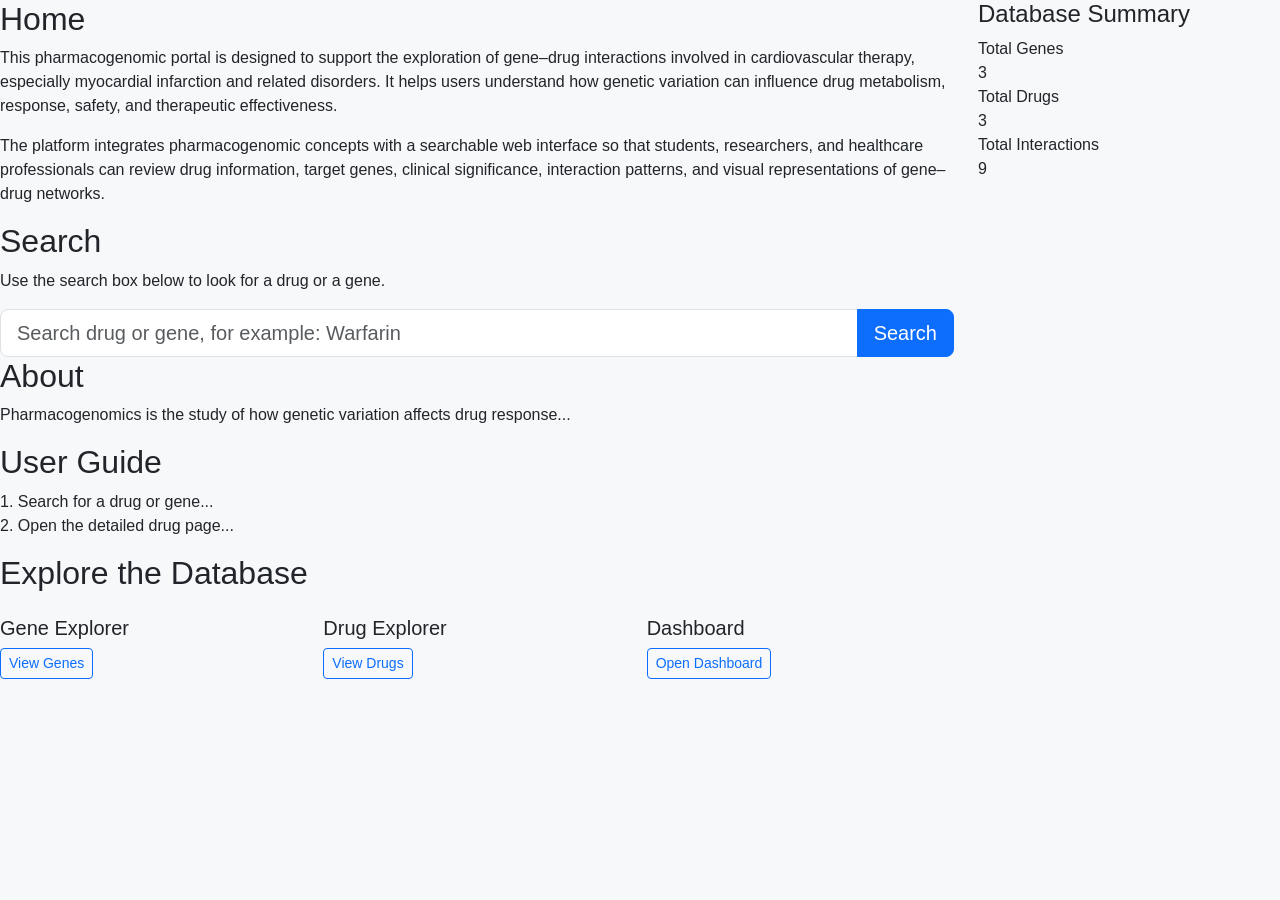
==== index.html @ 23c48880 "Add files via upload" ====
<!DOCTYPE html>
<html lang="en">
<head>
  <meta charset="UTF-8">
  <meta name="viewport" content="width=device-width, initial-scale=1.0">
  <title>Home - Pharmacogenomics Portal</title>

  <link
    href="https://cdn.jsdelivr.net/npm/bootstrap@5.3.2/dist/css/bootstrap.min.css"
    rel="stylesheet"
  >
  <link rel="stylesheet" href="style.css">
</head>

<body class="portal-body">

<div class="row g-4">
  <div class="col-lg-9">
    <section class="portal-panel hero-panel">
      <h2 class="section-title">Home</h2>
      <p>
        This pharmacogenomic portal is designed to support the exploration of
        gene–drug interactions involved in cardiovascular therapy, especially
        myocardial infarction and related disorders. It helps users understand
        how genetic variation can influence drug metabolism, response, safety,
        and therapeutic effectiveness.
      </p>
      <p>
        The platform integrates pharmacogenomic concepts with a searchable web
        interface so that students, researchers, and healthcare professionals
        can review drug information, target genes, clinical significance,
        interaction patterns, and visual representations of gene–drug networks.
      </p>
    </section>

    <section class="portal-panel">
      <h2 class="section-title">Search</h2>
      <p>
        Use the search box below to look for a drug or a gene.
      </p>

      <form onsubmit="searchDrug(event)" class="mt-3">
        <div class="input-group input-group-lg">
          <input
            type="text"
            id="searchInput"
            class="form-control"
            placeholder="Search drug or gene, for example: Warfarin"
            required>
          <button class="btn btn-primary" type="submit">Search</button>
        </div>
      </form>

      <div id="messageBox" class="alert alert-warning mt-3" style="display:none;"></div>
    </section>

    <section class="portal-panel">
      <h2 class="section-title">About</h2>
      <p>
        Pharmacogenomics is the study of how genetic variation affects drug
        response...
      </p>
    </section>

    <section class="portal-panel">
      <h2 class="section-title">User Guide</h2>
      <p>
        1. Search for a drug or gene...<br>
        2. Open the detailed drug page...
      </p>
    </section>

    <section class="portal-panel">
      <h2 class="section-title">Explore the Database</h2>

      <div class="row g-3 mt-1">
        <div class="col-md-4">
          <div class="feature-card">
            <h5>Gene Explorer</h5>
            <a href="genes.html" class="btn btn-outline-primary btn-sm">View Genes</a>
          </div>
        </div>

        <div class="col-md-4">
          <div class="feature-card">
            <h5>Drug Explorer</h5>
            <a href="drugs.html" class="btn btn-outline-primary btn-sm">View Drugs</a>
          </div>
        </div>

        <div class="col-md-4">
          <div class="feature-card">
            <h5>Dashboard</h5>
            <a href="dashboard.html" class="btn btn-outline-primary btn-sm">Open Dashboard</a>
          </div>
        </div>
      </div>
    </section>
  </div>

  <div class="col-lg-3">
    <aside class="portal-panel sidebar-panel">
      <h4 class="section-title">Database Summary</h4>

      <div class="stat-box">
        <div class="stat-label">Total Genes</div>
        <div class="stat-value" id="total_genes">--</div>
      </div>

      <div class="stat-box">
        <div class="stat-label">Total Drugs</div>
        <div class="stat-value" id="total_drugs">--</div>
      </div>

      <div class="stat-box">
        <div class="stat-label">Total Interactions</div>
        <div class="stat-value" id="total_interactions">--</div>
      </div>

    </aside>
  </div>
</div>

<script>
// Example data
const drugs = ["Aspirin", "Warfarin", "Clopidogrel"];
const genes = ["CYP2C19", "CYP2C9", "VKORC1"];

// Stats
document.getElementById("total_genes").innerText = genes.length;
document.getElementById("total_drugs").innerText = drugs.length;
document.getElementById("total_interactions").innerText = drugs.length * genes.length;

// Search
function searchDrug(e) {
  e.preventDefault();
  let query = document.getElementById("searchInput").value.toLowerCase();

  if (drugs.map(d => d.toLowerCase()).includes(query)) {
    window.location.href = "drug-details.html?drug=" + query;
  } else {
    let box = document.getElementById("messageBox");
    box.innerText = "Drug not found";
    box.style.display = "block";
  }
}
</script>

</body>
</html>
---- style.css ----
body {
    font-family: Arial, sans-serif;
    margin: 0;
    background-color: #f6f8fa;
}

/* Header */
.top-header {
    background-color: #2c3e50;
    color: white;
    padding: 20px;
    text-align: center;
}

/* Navbar */
.navbar {
    background-color: #34495e;
    padding: 10px;
    text-align: center;
}

.navbar a {
    color: white;
    margin: 0 15px;
    text-decoration: none;
    font-weight: bold;
}

.navbar a:hover {
    text-decoration: underline;
}

/* Container */
.container {
    width: 80%;
    margin: auto;
    margin-top: 20px;
}

/* Panels (NCBI style blocks) */
.panel {
    background: white;
    padding: 20px;
    margin-bottom: 20px;
    border-left: 5px solid #2980b9;
    box-shadow: 0 2px 5px rgba(0,0,0,0.1);
}

.panel h2 {
    color: #2c3e50;
}

/* Footer */
footer {
    background-color: #2c3e50;
    color: white;
    text-align: center;
    padding: 10px;
}
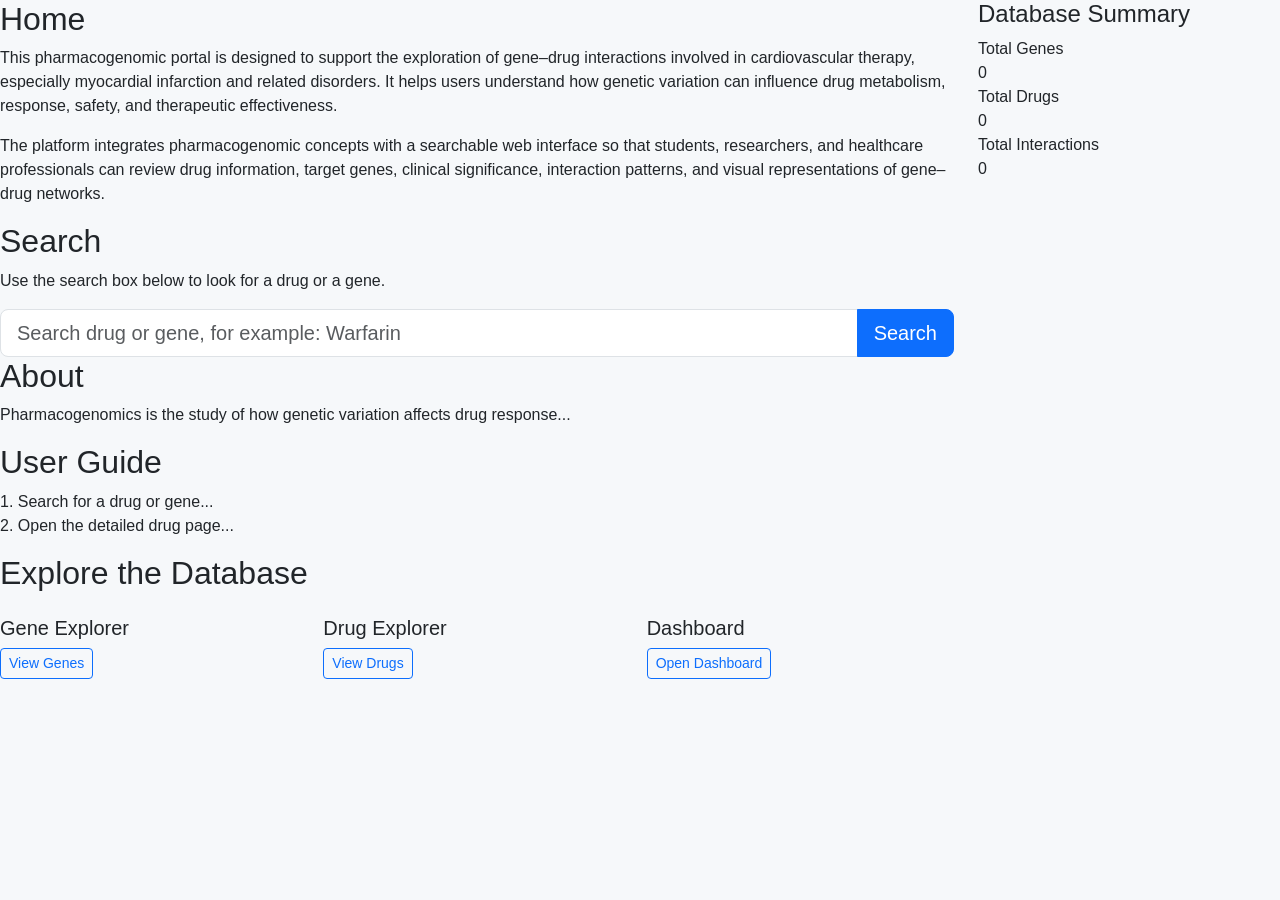
==== commit bbc441f9: "index.html" ====
--- a/index.html
+++ b/index.html
@@ -145,6 +145,6 @@
   }
 }
 </script>
-
+<script src="script.js"></script>
 </body>
-</html>+</html>
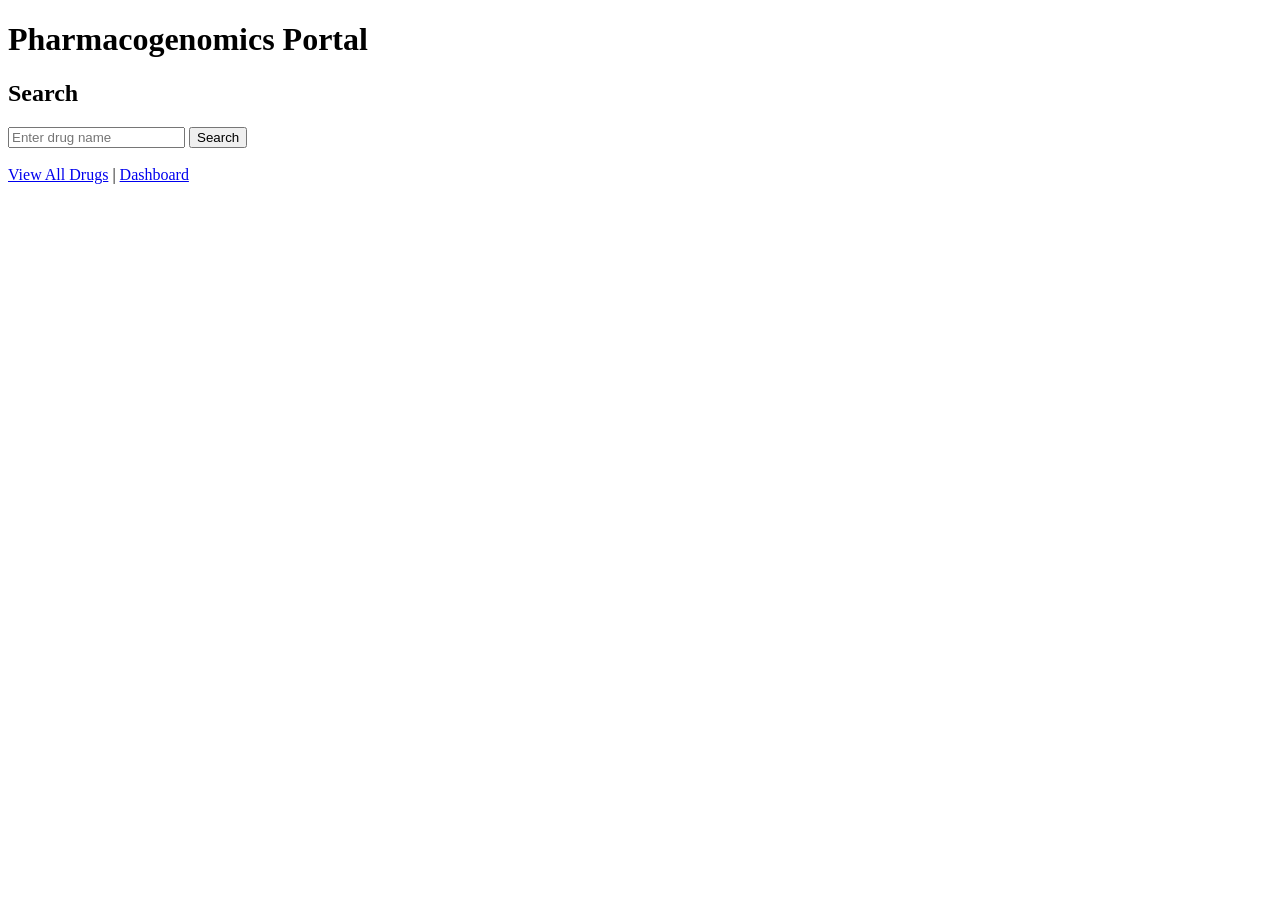
==== commit 5f58770d: "index.html" ====
--- a/index.html
+++ b/index.html
@@ -1,150 +1,26 @@
 <!DOCTYPE html>
-<html lang="en">
+<html>
 <head>
-  <meta charset="UTF-8">
-  <meta name="viewport" content="width=device-width, initial-scale=1.0">
-  <title>Home - Pharmacogenomics Portal</title>
-
-  <link
-    href="https://cdn.jsdelivr.net/npm/bootstrap@5.3.2/dist/css/bootstrap.min.css"
-    rel="stylesheet"
-  >
-  <link rel="stylesheet" href="style.css">
+  <title>Pharmacogenomics Portal</title>
 </head>
 
-<body class="portal-body">
+<body>
 
-<div class="row g-4">
-  <div class="col-lg-9">
-    <section class="portal-panel hero-panel">
-      <h2 class="section-title">Home</h2>
-      <p>
-        This pharmacogenomic portal is designed to support the exploration of
-        gene–drug interactions involved in cardiovascular therapy, especially
-        myocardial infarction and related disorders. It helps users understand
-        how genetic variation can influence drug metabolism, response, safety,
-        and therapeutic effectiveness.
-      </p>
-      <p>
-        The platform integrates pharmacogenomic concepts with a searchable web
-        interface so that students, researchers, and healthcare professionals
-        can review drug information, target genes, clinical significance,
-        interaction patterns, and visual representations of gene–drug networks.
-      </p>
-    </section>
+<h1>Pharmacogenomics Portal</h1>
 
-    <section class="portal-panel">
-      <h2 class="section-title">Search</h2>
-      <p>
-        Use the search box below to look for a drug or a gene.
-      </p>
+<h2>Search</h2>
 
-      <form onsubmit="searchDrug(event)" class="mt-3">
-        <div class="input-group input-group-lg">
-          <input
-            type="text"
-            id="searchInput"
-            class="form-control"
-            placeholder="Search drug or gene, for example: Warfarin"
-            required>
-          <button class="btn btn-primary" type="submit">Search</button>
-        </div>
-      </form>
+<form onsubmit="searchDrug(event)">
+  <input type="text" id="searchInput" placeholder="Enter drug name">
+  <button type="submit">Search</button>
+</form>
 
-      <div id="messageBox" class="alert alert-warning mt-3" style="display:none;"></div>
-    </section>
+<div id="messageBox" style="color:red;"></div>
 
-    <section class="portal-panel">
-      <h2 class="section-title">About</h2>
-      <p>
-        Pharmacogenomics is the study of how genetic variation affects drug
-        response...
-      </p>
-    </section>
+<br>
+<a href="drugs.html">View All Drugs</a> |
+<a href="dashboard.html">Dashboard</a>
 
-    <section class="portal-panel">
-      <h2 class="section-title">User Guide</h2>
-      <p>
-        1. Search for a drug or gene...<br>
-        2. Open the detailed drug page...
-      </p>
-    </section>
-
-    <section class="portal-panel">
-      <h2 class="section-title">Explore the Database</h2>
-
-      <div class="row g-3 mt-1">
-        <div class="col-md-4">
-          <div class="feature-card">
-            <h5>Gene Explorer</h5>
-            <a href="genes.html" class="btn btn-outline-primary btn-sm">View Genes</a>
-          </div>
-        </div>
-
-        <div class="col-md-4">
-          <div class="feature-card">
-            <h5>Drug Explorer</h5>
-            <a href="drugs.html" class="btn btn-outline-primary btn-sm">View Drugs</a>
-          </div>
-        </div>
-
-        <div class="col-md-4">
-          <div class="feature-card">
-            <h5>Dashboard</h5>
-            <a href="dashboard.html" class="btn btn-outline-primary btn-sm">Open Dashboard</a>
-          </div>
-        </div>
-      </div>
-    </section>
-  </div>
-
-  <div class="col-lg-3">
-    <aside class="portal-panel sidebar-panel">
-      <h4 class="section-title">Database Summary</h4>
-
-      <div class="stat-box">
-        <div class="stat-label">Total Genes</div>
-        <div class="stat-value" id="total_genes">--</div>
-      </div>
-
-      <div class="stat-box">
-        <div class="stat-label">Total Drugs</div>
-        <div class="stat-value" id="total_drugs">--</div>
-      </div>
-
-      <div class="stat-box">
-        <div class="stat-label">Total Interactions</div>
-        <div class="stat-value" id="total_interactions">--</div>
-      </div>
-
-    </aside>
-  </div>
-</div>
-
-<script>
-// Example data
-const drugs = ["Aspirin", "Warfarin", "Clopidogrel"];
-const genes = ["CYP2C19", "CYP2C9", "VKORC1"];
-
-// Stats
-document.getElementById("total_genes").innerText = genes.length;
-document.getElementById("total_drugs").innerText = drugs.length;
-document.getElementById("total_interactions").innerText = drugs.length * genes.length;
-
-// Search
-function searchDrug(e) {
-  e.preventDefault();
-  let query = document.getElementById("searchInput").value.toLowerCase();
-
-  if (drugs.map(d => d.toLowerCase()).includes(query)) {
-    window.location.href = "drug-details.html?drug=" + query;
-  } else {
-    let box = document.getElementById("messageBox");
-    box.innerText = "Drug not found";
-    box.style.display = "block";
-  }
-}
-</script>
 <script src="script.js"></script>
 </body>
 </html>
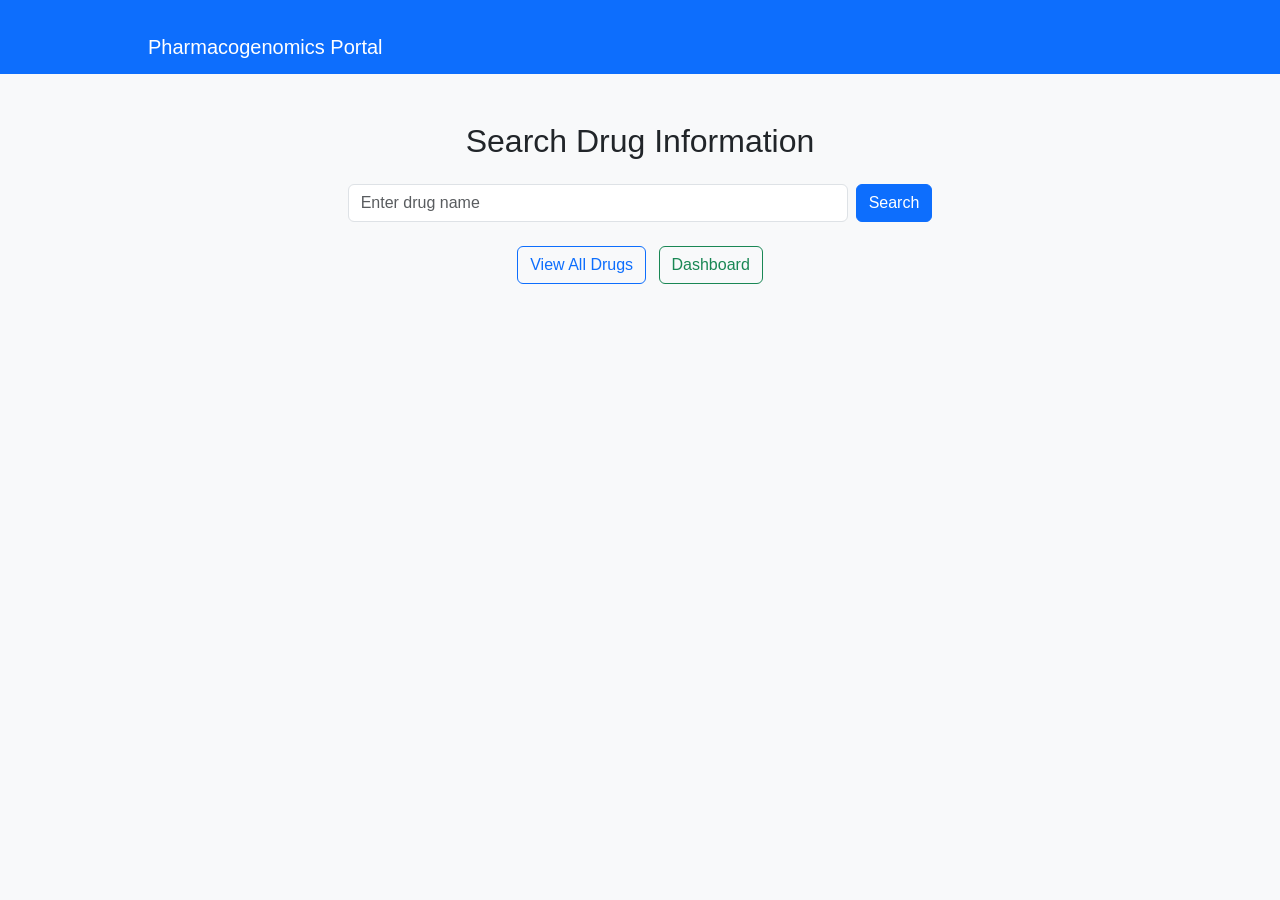
==== commit 8ce482bb: "Update index.html" ====
--- a/index.html
+++ b/index.html
@@ -1,26 +1,49 @@
 <!DOCTYPE html>
-<html>
+<html lang="en">
 <head>
+  <meta charset="UTF-8">
+  <meta name="viewport" content="width=device-width, initial-scale=1.0">
   <title>Pharmacogenomics Portal</title>
+
+  <!-- ✅ Bootstrap for UI -->
+  <link href="https://cdn.jsdelivr.net/npm/bootstrap@5.3.0/dist/css/bootstrap.min.css" rel="stylesheet">
+
+  <!-- ✅ Your CSS -->
+  <link rel="stylesheet" href="style.css">
 </head>
 
-<body>
+<body class="bg-light">
 
-<h1>Pharmacogenomics Portal</h1>
+<!-- ✅ Navbar -->
+<nav class="navbar navbar-dark bg-primary">
+  <div class="container">
+    <span class="navbar-brand mb-0 h1">Pharmacogenomics Portal</span>
+  </div>
+</nav>
 
-<h2>Search</h2>
+<!-- ✅ Main Container -->
+<div class="container text-center mt-5">
 
-<form onsubmit="searchDrug(event)">
-  <input type="text" id="searchInput" placeholder="Enter drug name">
-  <button type="submit">Search</button>
-</form>
+  <h2 class="mb-4">Search Drug Information</h2>
 
-<div id="messageBox" style="color:red;"></div>
+  <!-- ✅ Search Box -->
+  <form onsubmit="searchDrug(event)" class="d-flex justify-content-center">
+    <input type="text" id="searchInput" class="form-control w-50 me-2" placeholder="Enter drug name">
+    <button type="submit" class="btn btn-primary">Search</button>
+  </form>
 
-<br>
-<a href="drugs.html">View All Drugs</a> |
-<a href="dashboard.html">Dashboard</a>
+  <!-- ✅ Message -->
+  <div id="messageBox" class="text-danger mt-3"></div>
 
-<script src="script.js"></script>
+  <!-- ✅ Navigation Links -->
+  <div class="mt-4">
+    <a href="drugs.html" class="btn btn-outline-primary me-2">View All Drugs</a>
+    <a href="dashboard.html" class="btn btn-outline-success">Dashboard</a>
+  </div>
+
+</div>
+
+<script src="./script.js"></script>
+
 </body>
 </html>
--- a/style.css
+++ b/style.css
@@ -0,0 +1,59 @@
+body {
+    font-family: Arial, sans-serif;
+    margin: 0;
+    background-color: #f6f8fa;
+}
+
+/* Header */
+.top-header {
+    background-color: #2c3e50;
+    color: white;
+    padding: 20px;
+    text-align: center;
+}
+
+/* Navbar */
+.navbar {
+    background-color: #34495e;
+    padding: 10px;
+    text-align: center;
+}
+
+.navbar a {
+    color: white;
+    margin: 0 15px;
+    text-decoration: none;
+    font-weight: bold;
+}
+
+.navbar a:hover {
+    text-decoration: underline;
+}
+
+/* Container */
+.container {
+    width: 80%;
+    margin: auto;
+    margin-top: 20px;
+}
+
+/* Panels (NCBI style blocks) */
+.panel {
+    background: white;
+    padding: 20px;
+    margin-bottom: 20px;
+    border-left: 5px solid #2980b9;
+    box-shadow: 0 2px 5px rgba(0,0,0,0.1);
+}
+
+.panel h2 {
+    color: #2c3e50;
+}
+
+/* Footer */
+footer {
+    background-color: #2c3e50;
+    color: white;
+    text-align: center;
+    padding: 10px;
+}
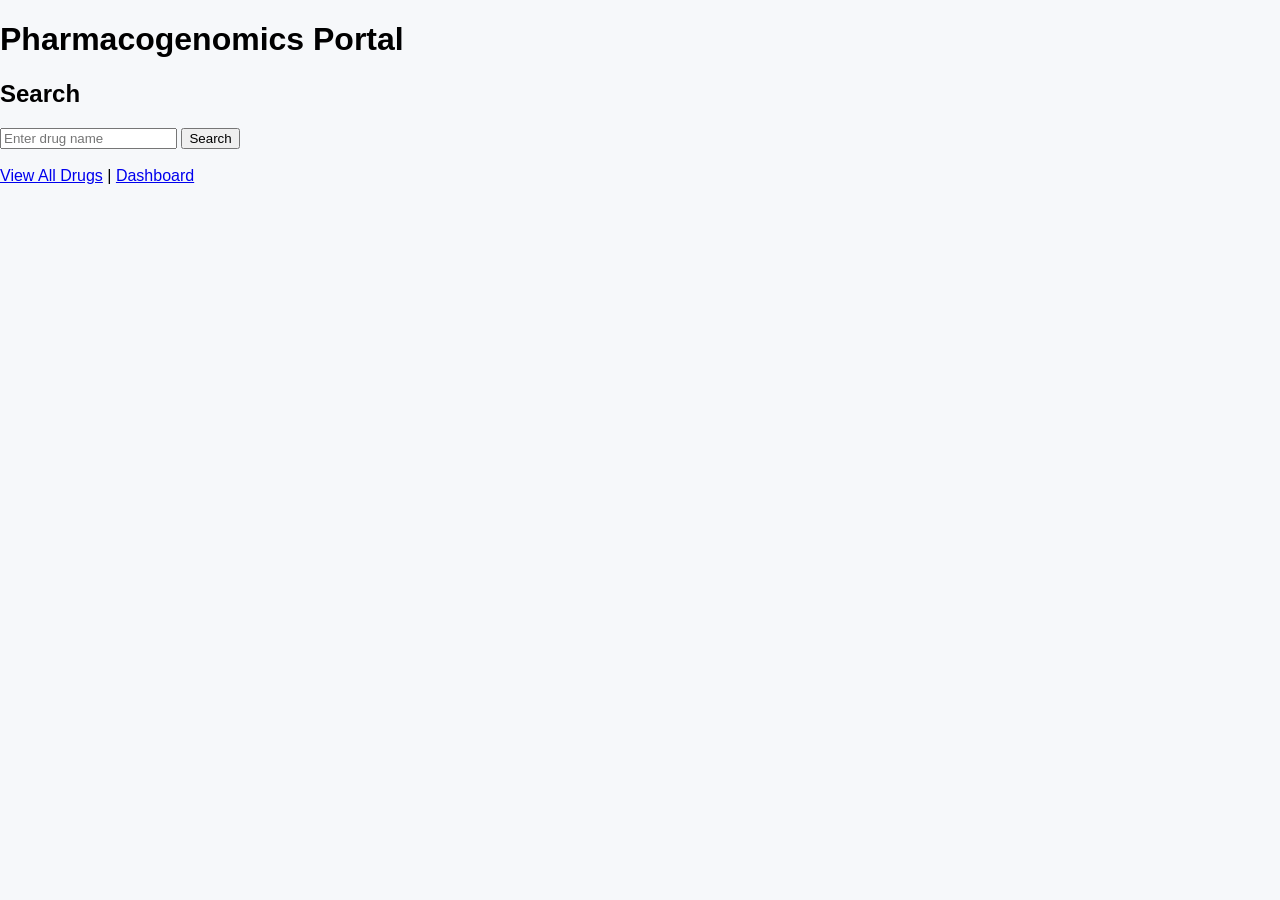
==== commit 4ac0274e: "Update index.html" ====
--- a/index.html
+++ b/index.html
@@ -1,48 +1,30 @@
 <!DOCTYPE html>
-<html lang="en">
+<html>
 <head>
-  <meta charset="UTF-8">
-  <meta name="viewport" content="width=device-width, initial-scale=1.0">
   <title>Pharmacogenomics Portal</title>
 
-  <!-- ✅ Bootstrap for UI -->
-  <link href="https://cdn.jsdelivr.net/npm/bootstrap@5.3.0/dist/css/bootstrap.min.css" rel="stylesheet">
-
-  <!-- ✅ Your CSS -->
+  <!-- ✅ FIX: link CSS (your UI was not loading because of this) -->
   <link rel="stylesheet" href="style.css">
 </head>
 
-<body class="bg-light">
+<body>
 
-<!-- ✅ Navbar -->
-<nav class="navbar navbar-dark bg-primary">
-  <div class="container">
-    <span class="navbar-brand mb-0 h1">Pharmacogenomics Portal</span>
-  </div>
-</nav>
+<h1>Pharmacogenomics Portal</h1>
 
-<!-- ✅ Main Container -->
-<div class="container text-center mt-5">
+<h2>Search</h2>
 
-  <h2 class="mb-4">Search Drug Information</h2>
+<form onsubmit="searchDrug(event)">
+  <input type="text" id="searchInput" placeholder="Enter drug name" required>
+  <button type="submit">Search</button>
+</form>
 
-  <!-- ✅ Search Box -->
-  <form onsubmit="searchDrug(event)" class="d-flex justify-content-center">
-    <input type="text" id="searchInput" class="form-control w-50 me-2" placeholder="Enter drug name">
-    <button type="submit" class="btn btn-primary">Search</button>
-  </form>
+<div id="messageBox" style="color:red;"></div>
 
-  <!-- ✅ Message -->
-  <div id="messageBox" class="text-danger mt-3"></div>
+<br>
+<a href="./drugs.html">View All Drugs</a> |
+<a href="./dashboard.html">Dashboard</a>
 
-  <!-- ✅ Navigation Links -->
-  <div class="mt-4">
-    <a href="drugs.html" class="btn btn-outline-primary me-2">View All Drugs</a>
-    <a href="dashboard.html" class="btn btn-outline-success">Dashboard</a>
-  </div>
-
-</div>
-
+<!-- ✅ FIX: ensure correct script path -->
 <script src="./script.js"></script>
 
 </body>
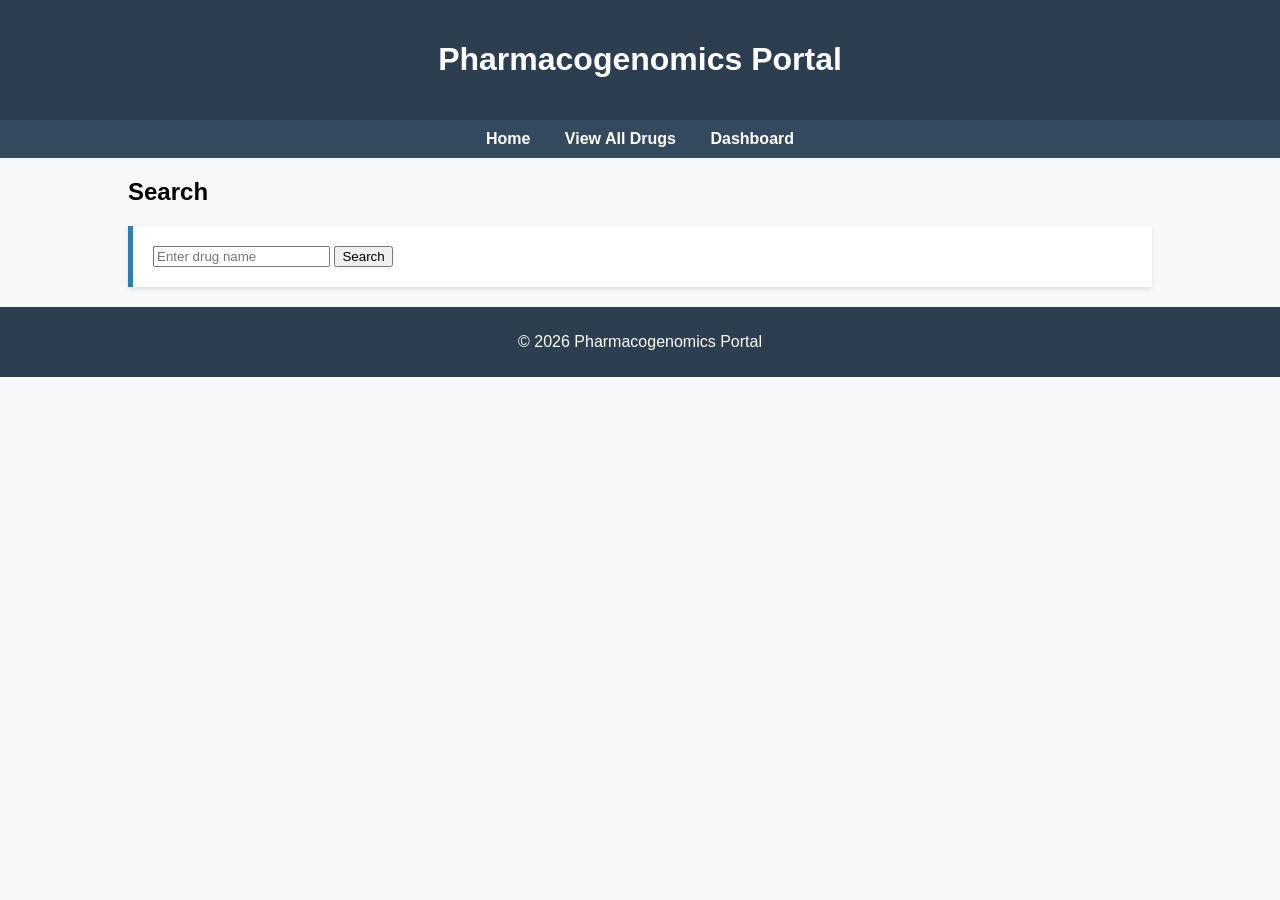
==== commit 20e9778c: "Update index.html" ====
--- a/index.html
+++ b/index.html
@@ -1,30 +1,49 @@
 <!DOCTYPE html>
 <html>
 <head>
+  <meta charset="UTF-8">
+  <meta name="viewport" content="width=device-width, initial-scale=1.0">
   <title>Pharmacogenomics Portal</title>
 
-  <!-- ✅ FIX: link CSS (your UI was not loading because of this) -->
-  <link rel="stylesheet" href="style.css">
+  <link rel="stylesheet" href="./style.css">
 </head>
 
 <body>
 
-<h1>Pharmacogenomics Portal</h1>
+<!-- ✅ APPLY HEADER STYLE -->
+<div class="top-header">
+  <h1>Pharmacogenomics Portal</h1>
+</div>
 
-<h2>Search</h2>
+<!-- ✅ APPLY NAVBAR STYLE -->
+<div class="navbar">
+  <a href="./index.html">Home</a>
+  <a href="./drugs.html">View All Drugs</a>
+  <a href="./dashboard.html">Dashboard</a>
+</div>
 
-<form onsubmit="searchDrug(event)">
-  <input type="text" id="searchInput" placeholder="Enter drug name" required>
-  <button type="submit">Search</button>
-</form>
+<!-- ✅ APPLY CONTAINER -->
+<div class="container">
 
-<div id="messageBox" style="color:red;"></div>
+  <h2>Search</h2>
 
-<br>
-<a href="./drugs.html">View All Drugs</a> |
-<a href="./dashboard.html">Dashboard</a>
+  <!-- ✅ APPLY PANEL -->
+  <div class="panel">
+    <form onsubmit="searchDrug(event)">
+      <input type="text" id="searchInput" placeholder="Enter drug name" required>
+      <button type="submit">Search</button>
+    </form>
 
-<!-- ✅ FIX: ensure correct script path -->
+    <div id="messageBox" style="color:red;"></div>
+  </div>
+
+</div>
+
+<!-- ✅ FOOTER -->
+<footer>
+  <p>© 2026 Pharmacogenomics Portal</p>
+</footer>
+
 <script src="./script.js"></script>
 
 </body>
